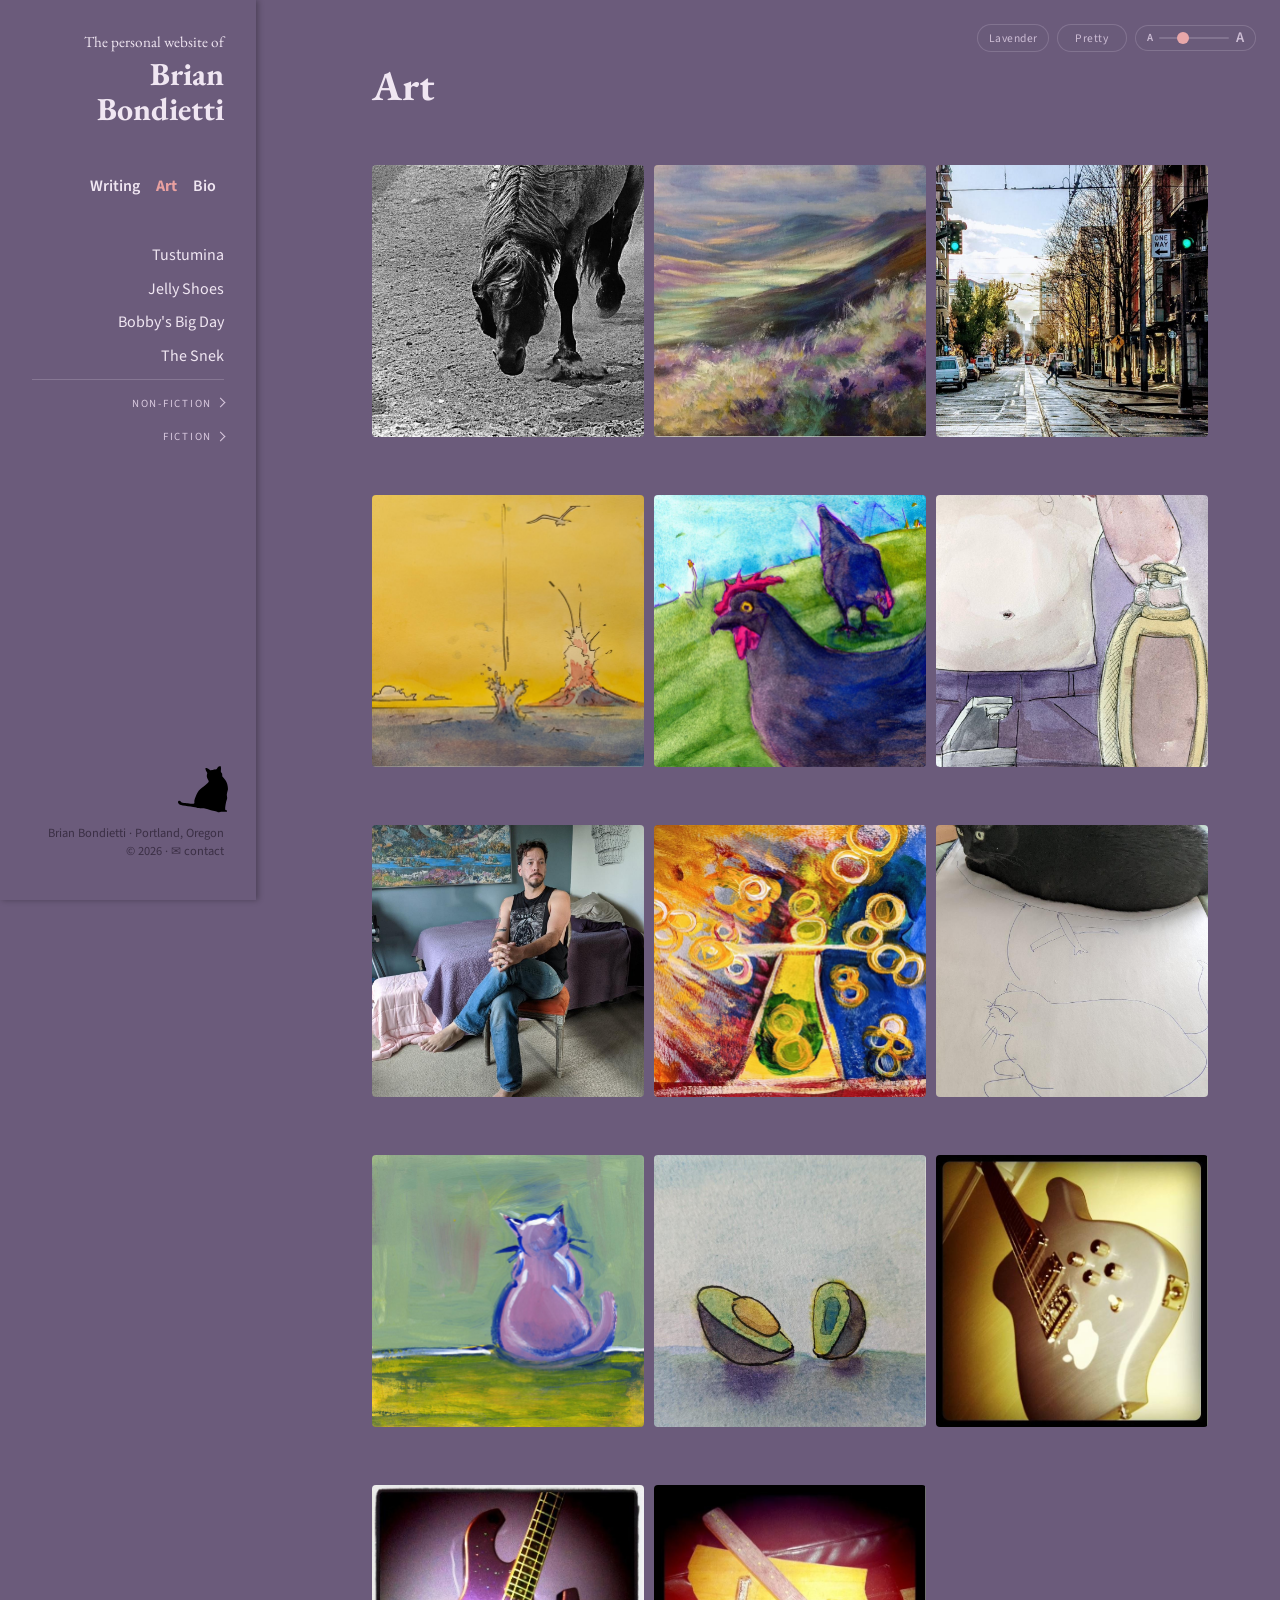
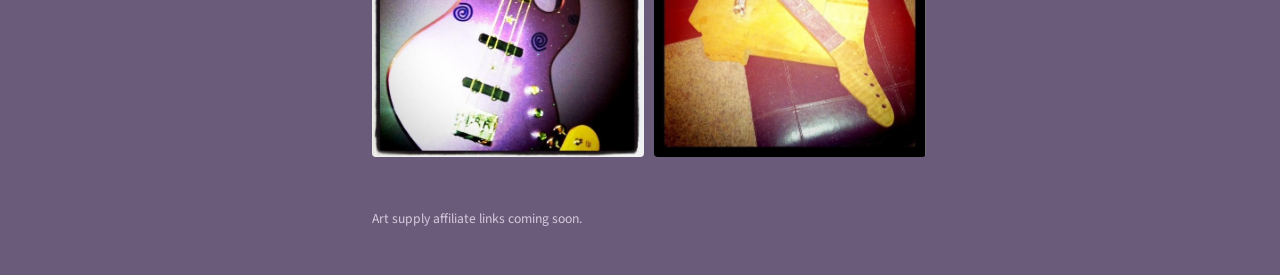
==== art.html @ dcc8291c "Initial commit" ====
<!DOCTYPE html>
<html lang="en">
<head>
  <meta charset="UTF-8">
  <meta name="viewport" content="width=device-width, initial-scale=1.0">
  <title>Art | Brian Bondietti</title>
  <script>
(function(){
  try {
    var t = localStorage.getItem("bb-theme");
    var f = localStorage.getItem("bb-reader-font");
    var s = parseFloat(localStorage.getItem("bb-font-scale"));
    if (t && t !== "lavender") {
      document.documentElement.classList.add(t);
    }
    if (f && f !== "garamond") {
      document.documentElement.setAttribute("data-reader-font", f);
    }
    if (!isNaN(s) && s > 0) {
      document.documentElement.style.setProperty("--body-font-scale", s);
    }
  } catch (e) {}
})();
</script>
<link href="https://fonts.googleapis.com/css2?family=EB+Garamond:ital,wght@0,400;0,500;0,700;1,400;1,500&family=Merriweather:ital,wght@0,400;0,700;1,400&family=Source+Sans+3:ital,wght@0,400;0,500;0,600;0,700;1,400&display=swap" rel="stylesheet">
  <link rel="stylesheet" href="css/styles.css">
  <script src="js/theme.js"></script>
</head>
<body>
  <button class="meg-handle" aria-label="Open menu"><svg class="" viewBox="0 0 1487 1378" xmlns="http://www.w3.org/2000/svg" aria-label="Open menu"><path d="M816.083,73.014c-0,-0 10.094,-34.37 92.946,17.618c45.872,28.784 35.504,30.783 51.328,34.507c15.824,3.723 56.003,-10.371 90.457,-15.868c33.374,-5.324 87.069,-8.101 95.24,-11.593c14.039,-6 27.059,-44.326 38.626,-57.242c17.147,-19.147 52.745,-38.473 69.81,-40.025c16.449,-1.495 23.27,43.748 23.27,43.748c0,-0 4.654,33.509 1.862,53.986c-2.793,20.478 -12.101,71.672 0.93,84.703c13.032,13.031 24.852,24.263 30.717,40.025c7.446,20.012 2.692,75.519 9.673,91.963c4.371,10.297 39.649,40.436 79.145,96.763c40.951,58.403 55.872,99.353 63.226,124.096c14.672,49.37 27.13,138.111 20.614,174.413c-6.515,36.301 -19.017,50.942 -32.107,140.125c-2.087,14.22 13.183,79.858 11.012,111.219c-1.857,26.808 -13.804,48.093 -24.043,76.948c-10.239,28.855 -53.682,256.425 -26.063,268.071c35.162,14.826 34.258,7.59 41.678,14.706c7.601,7.292 2.07,19.733 3.932,29.041c1.861,9.308 -61.278,8.843 -90.288,10.239c-27.899,1.343 -60.502,-4.344 -83.772,-1.861c-19.326,2.061 -22.34,7.832 -55.848,16.754c-33.509,8.922 -76.326,-15.279 -112.627,-27.379c-36.302,-12.101 -112.627,-32.579 -134.036,-33.509c-21.408,-0.931 -115.419,-35.371 -157.305,-43.748c-41.886,-8.377 -187.017,3.195 -281.102,-33.509c-51.052,-19.915 -444.923,-54.917 -483.086,-81.91c-38.163,-26.994 -57.709,-50.264 -59.571,-69.81c-1.862,-19.547 3.875,-49.204 26.993,-53.056c20.733,-3.454 40.887,2.937 61.365,28.999c20.477,26.063 11.708,20.258 48.078,29.484c1.416,0.359 59.426,10.647 123.797,15.723c19.684,1.553 117.648,14.546 152.088,17.339c34.44,2.792 46.306,6.515 62.13,-8.378c15.823,-14.892 13.289,-14.288 10.496,-51.52c-2.792,-37.232 16.43,-92.001 38.163,-147.066c33.137,-83.959 57.445,-159.726 161.269,-245.732c40.958,-33.929 192.139,-140.05 222.784,-192.676c18.854,-32.377 -9.694,-58.531 -38.915,-123.081c-26.528,-58.602 -2.04,-112.411 -0.178,-121.719c1.861,-9.308 -0.049,-21.677 -0.049,-21.677c-0,0 -0.382,-13.725 -8.388,-25.544c-8.006,-11.819 -38.303,-73.033 -41.557,-92.264c-1.602,-9.465 -2.694,-21.303 -2.694,-21.303"/></svg></button>

  <div class="drawer-backdrop" aria-hidden="true"></div>

  <div class="top-controls">
      <button class="pill-btn theme-btn" aria-label="Change theme">Theme</button>
      <button class="pill-btn font-btn" aria-label="Change reader font">Font</button>
      <div class="font-size-control" aria-label="Adjust font size">
        <span class="label sm" aria-hidden="true">A</span>
        <input type="range" min="0.85" max="1.35" step="0.05" value="1.0" aria-label="Font size">
        <span class="label lg" aria-hidden="true">A</span>
      </div>
  </div>

  <div class="page-header-narrow">
    <span class="brand">Brian Bondietti &middot; Writer, Artist, Musician</span>
    <div class="controls">
      <button class="pill-btn theme-btn" aria-label="Change theme">Theme</button>
      <button class="pill-btn font-btn" aria-label="Change reader font">Font</button>
      <div class="font-size-control" aria-label="Adjust font size">
        <span class="label sm" aria-hidden="true">A</span>
        <input type="range" min="0.85" max="1.35" step="0.05" value="1.0" aria-label="Font size">
        <span class="label lg" aria-hidden="true">A</span>
      </div>
    </div>
  </div>

  <button class="back-to-top" aria-label="Back to top">
    <svg viewBox="0 0 24 24" aria-hidden="true"><polyline points="6 14 12 8 18 14"/></svg>
  </button>

  <div class="lightbox" role="dialog" aria-label="Image viewer">
    <img src="" alt="">
    <div class="lightbox-caption"></div>
    <svg class="lightbox-watermark" viewBox="0 0 1487 1378" xmlns="http://www.w3.org/2000/svg" aria-label="Meg watermark"><path d="M816.083,73.014c-0,-0 10.094,-34.37 92.946,17.618c45.872,28.784 35.504,30.783 51.328,34.507c15.824,3.723 56.003,-10.371 90.457,-15.868c33.374,-5.324 87.069,-8.101 95.24,-11.593c14.039,-6 27.059,-44.326 38.626,-57.242c17.147,-19.147 52.745,-38.473 69.81,-40.025c16.449,-1.495 23.27,43.748 23.27,43.748c0,-0 4.654,33.509 1.862,53.986c-2.793,20.478 -12.101,71.672 0.93,84.703c13.032,13.031 24.852,24.263 30.717,40.025c7.446,20.012 2.692,75.519 9.673,91.963c4.371,10.297 39.649,40.436 79.145,96.763c40.951,58.403 55.872,99.353 63.226,124.096c14.672,49.37 27.13,138.111 20.614,174.413c-6.515,36.301 -19.017,50.942 -32.107,140.125c-2.087,14.22 13.183,79.858 11.012,111.219c-1.857,26.808 -13.804,48.093 -24.043,76.948c-10.239,28.855 -53.682,256.425 -26.063,268.071c35.162,14.826 34.258,7.59 41.678,14.706c7.601,7.292 2.07,19.733 3.932,29.041c1.861,9.308 -61.278,8.843 -90.288,10.239c-27.899,1.343 -60.502,-4.344 -83.772,-1.861c-19.326,2.061 -22.34,7.832 -55.848,16.754c-33.509,8.922 -76.326,-15.279 -112.627,-27.379c-36.302,-12.101 -112.627,-32.579 -134.036,-33.509c-21.408,-0.931 -115.419,-35.371 -157.305,-43.748c-41.886,-8.377 -187.017,3.195 -281.102,-33.509c-51.052,-19.915 -444.923,-54.917 -483.086,-81.91c-38.163,-26.994 -57.709,-50.264 -59.571,-69.81c-1.862,-19.547 3.875,-49.204 26.993,-53.056c20.733,-3.454 40.887,2.937 61.365,28.999c20.477,26.063 11.708,20.258 48.078,29.484c1.416,0.359 59.426,10.647 123.797,15.723c19.684,1.553 117.648,14.546 152.088,17.339c34.44,2.792 46.306,6.515 62.13,-8.378c15.823,-14.892 13.289,-14.288 10.496,-51.52c-2.792,-37.232 16.43,-92.001 38.163,-147.066c33.137,-83.959 57.445,-159.726 161.269,-245.732c40.958,-33.929 192.139,-140.05 222.784,-192.676c18.854,-32.377 -9.694,-58.531 -38.915,-123.081c-26.528,-58.602 -2.04,-112.411 -0.178,-121.719c1.861,-9.308 -0.049,-21.677 -0.049,-21.677c-0,0 -0.382,-13.725 -8.388,-25.544c-8.006,-11.819 -38.303,-73.033 -41.557,-92.264c-1.602,-9.465 -2.694,-21.303 -2.694,-21.303"/></svg>
  </div>

<div class="page-layout">
  <aside class="left-column">
    <p class="tagline">The personal website of</p>
    <h1>Brian Bondietti</h1>
    <nav class="nav">
      <a href="index.html" data-page="writing">Writing</a>
      <a href="art.html" data-page="art" class="active">Art</a>
      <a href="bio.html" data-page="bio">Bio</a>
    </nav>
    <div class="sidebar"></div>
    <div class="sidebar-spacer"></div>
    <svg class="meg-cat" viewBox="0 0 1487 1378" xmlns="http://www.w3.org/2000/svg" aria-label="Meg the cat"><path d="M816.083,73.014c-0,-0 10.094,-34.37 92.946,17.618c45.872,28.784 35.504,30.783 51.328,34.507c15.824,3.723 56.003,-10.371 90.457,-15.868c33.374,-5.324 87.069,-8.101 95.24,-11.593c14.039,-6 27.059,-44.326 38.626,-57.242c17.147,-19.147 52.745,-38.473 69.81,-40.025c16.449,-1.495 23.27,43.748 23.27,43.748c0,-0 4.654,33.509 1.862,53.986c-2.793,20.478 -12.101,71.672 0.93,84.703c13.032,13.031 24.852,24.263 30.717,40.025c7.446,20.012 2.692,75.519 9.673,91.963c4.371,10.297 39.649,40.436 79.145,96.763c40.951,58.403 55.872,99.353 63.226,124.096c14.672,49.37 27.13,138.111 20.614,174.413c-6.515,36.301 -19.017,50.942 -32.107,140.125c-2.087,14.22 13.183,79.858 11.012,111.219c-1.857,26.808 -13.804,48.093 -24.043,76.948c-10.239,28.855 -53.682,256.425 -26.063,268.071c35.162,14.826 34.258,7.59 41.678,14.706c7.601,7.292 2.07,19.733 3.932,29.041c1.861,9.308 -61.278,8.843 -90.288,10.239c-27.899,1.343 -60.502,-4.344 -83.772,-1.861c-19.326,2.061 -22.34,7.832 -55.848,16.754c-33.509,8.922 -76.326,-15.279 -112.627,-27.379c-36.302,-12.101 -112.627,-32.579 -134.036,-33.509c-21.408,-0.931 -115.419,-35.371 -157.305,-43.748c-41.886,-8.377 -187.017,3.195 -281.102,-33.509c-51.052,-19.915 -444.923,-54.917 -483.086,-81.91c-38.163,-26.994 -57.709,-50.264 -59.571,-69.81c-1.862,-19.547 3.875,-49.204 26.993,-53.056c20.733,-3.454 40.887,2.937 61.365,28.999c20.477,26.063 11.708,20.258 48.078,29.484c1.416,0.359 59.426,10.647 123.797,15.723c19.684,1.553 117.648,14.546 152.088,17.339c34.44,2.792 46.306,6.515 62.13,-8.378c15.823,-14.892 13.289,-14.288 10.496,-51.52c-2.792,-37.232 16.43,-92.001 38.163,-147.066c33.137,-83.959 57.445,-159.726 161.269,-245.732c40.958,-33.929 192.139,-140.05 222.784,-192.676c18.854,-32.377 -9.694,-58.531 -38.915,-123.081c-26.528,-58.602 -2.04,-112.411 -0.178,-121.719c1.861,-9.308 -0.049,-21.677 -0.049,-21.677c-0,0 -0.382,-13.725 -8.388,-25.544c-8.006,-11.819 -38.303,-73.033 -41.557,-92.264c-1.602,-9.465 -2.694,-21.303 -2.694,-21.303"/></svg>
    <div class="footer-sidebar">
      Brian Bondietti &middot; Portland, Oregon<br>
      &copy; 2026 &middot; <a href="mailto:brian@brianbondietti.org" aria-label="Contact Brian">&#9993;&nbsp;contact</a>
    </div>
  </aside>

  <main class="right-column">
    <div class="content">
      <h1 class="page-title">Art</h1>

      <div class="gallery-grid">
        <figure class="gallery-item">
          <img src="images/Strutting_Stud.jpg" alt="Strutting Stud">
          <figcaption class="gallery-caption">
            <span class="title">Strutting Stud</span>
            Acrylic on canvas.
          </figcaption>
        </figure>
        <figure class="gallery-item">
          <img src="images/An_Acrylilc_Painting_I_made_of_Montana_Scenery.jpg" alt="Montana Scenery">
          <figcaption class="gallery-caption">
            <span class="title">Montana Scenery</span>
            Acrylic landscape.
          </figcaption>
        </figure>
        <figure class="gallery-item">
          <img src="images/Tenth_and_Lovejoy__Portland_Pearl_District.jpg" alt="Tenth and Lovejoy">
          <figcaption class="gallery-caption">
            <span class="title">Tenth and Lovejoy</span>
            Portland&rsquo;s Pearl District.
          </figcaption>
        </figure>
        <figure class="gallery-item">
          <img src="images/Watercolor_and_Ink__Moebius_Volcano_Study.jpg" alt="Moebius Volcano Study">
          <figcaption class="gallery-caption">
            <span class="title">Moebius Volcano Study</span>
            Watercolor and ink.
          </figcaption>
        </figure>
        <figure class="gallery-item">
          <img src="images/Two_Chickens_Pecking__Watercolor_by_me.jpg" alt="Two Chickens Pecking">
          <figcaption class="gallery-caption">
            <span class="title">Two Chickens Pecking</span>
            Watercolor.
          </figcaption>
        </figure>
        <figure class="gallery-item">
          <img src="images/Self_Portrait__Watercolor.jpg" alt="Self-Portrait">
          <figcaption class="gallery-caption">
            <span class="title">Self-Portrait</span>
            Watercolor.
          </figcaption>
        </figure>
        <figure class="gallery-item">
          <img src="images/Self_Portrait__Me_in_2020.jpg" alt="Self-Portrait, 2020">
          <figcaption class="gallery-caption">
            <span class="title">Self-Portrait, 2020</span>
            
          </figcaption>
        </figure>
        <figure class="gallery-item">
          <img src="images/808_Expressive_Abstract_Symbolizing_Acceptance.jpg" alt="808">
          <figcaption class="gallery-caption">
            <span class="title">808</span>
            Expressive abstract, symbolizing acceptance.
          </figcaption>
        </figure>
        <figure class="gallery-item">
          <img src="images/Meg__Love_Of_My_Life.jpg" alt="Meg, Love of My Life">
          <figcaption class="gallery-caption">
            <span class="title">Meg, Love of My Life</span>
            
          </figcaption>
        </figure>
        <figure class="gallery-item">
          <img src="images/Meg_In_Gouache.jpg" alt="Meg in Gouache">
          <figcaption class="gallery-caption">
            <span class="title">Meg in Gouache</span>
            
          </figcaption>
        </figure>
        <figure class="gallery-item">
          <img src="images/avocado2.jpg" alt="Avocado">
          <figcaption class="gallery-caption">
            <span class="title">Avocado</span>
            
          </figcaption>
        </figure>
        <figure class="gallery-item">
          <img src="images/A_guitar_I_built.jpg" alt="A Guitar I Built">
          <figcaption class="gallery-caption">
            <span class="title">A Guitar I Built</span>
            Electric, six-string.
          </figcaption>
        </figure>
        <figure class="gallery-item">
          <img src="images/A_Bass_Guitar_I_built.jpg" alt="A Bass I Built">
          <figcaption class="gallery-caption">
            <span class="title">A Bass I Built</span>
            
          </figcaption>
        </figure>
        <figure class="gallery-item">
          <img src="images/A_Montana_Shaped_Guitar_I_Never_Finished.jpg" alt="A Montana-Shaped Guitar">
          <figcaption class="gallery-caption">
            <span class="title">A Montana-Shaped Guitar</span>
            Never finished.
          </figcaption>
        </figure>
      </div>

      <p style="font-family: var(--font-ui); font-size: 0.85em; color: var(--ink-soft); margin-top: 2em; line-height: 1.55;">Art supply affiliate links coming soon.</p>
    </div>
  </main>
</div>
<script src="js/sidebar.js"></script>
</body>
</html>
---- css/styles.css ----
/* =========================================================
   brianbondietti.org
   Cycling buttons for theme + font. Back-to-top. Auto-hiding mobile header.
   ========================================================= */

/* ---------- LAVENDER (default) ---------- */
:root {
  --bg:           #6b5b7b;
  --bg-lift:      #7b6b8b;
  --ink:          #f0e6f2;
  --ink-soft:     #d8c8de;
  --footer-ink:   #3b2f45;
  --accent:       #f7b0af;
  --hover:        #e8a0a0;
  --rule:         rgba(240, 230, 242, 0.2);
  --meg-fill:     #000;

  --font-display: 'EB Garamond', Georgia, serif;
  --font-reader:  'EB Garamond', Georgia, serif;
  --font-ui:      'Source Sans 3', -apple-system, BlinkMacSystemFont, 'Segoe UI', sans-serif;

  --body-font-scale: 1.0;
}

body.navy,
html.navy {
  --bg:          #1e2a4a; --bg-lift: #2a3660;
  --ink:         #e8e2d0; --ink-soft: #b8b098;
  --footer-ink:  #7a7558;
  --accent:      #f7b0af; --hover: #f0c060;
  --rule:        rgba(232, 226, 208, 0.2);
  --meg-fill:    #e8e2d0;
}
body.parchment,
html.parchment {
  --bg:          #f5f0e8; --bg-lift: #faf7f0;
  --ink:         #2c2416; --ink-soft: #8a7d6b;
  --footer-ink:  #8a7d6b;
  --accent:      #8b6914; --hover: #6b4a7b;
  --rule:        rgba(44, 36, 22, 0.15);
  --meg-fill:    #2c2416;
}
body.ink,
html.ink {
  --bg:          #1a1a1f; --bg-lift: #222228;
  --ink:         #d4d0c8; --ink-soft: #6b6860;
  --footer-ink:  #6b6860;
  --accent:      #c4a35a; --hover: #e8c070;
  --rule:        rgba(212, 208, 200, 0.15);
  --meg-fill:    #c4a35a;
}
body.fog,
html.fog {
  --bg:          #e8eaed; --bg-lift: #f2f3f5;
  --ink:         #2d3142; --ink-soft: #8e92a4;
  --footer-ink:  #8e92a4;
  --accent:      #4a5899; --hover: #7a4a99;
  --rule:        rgba(45, 49, 66, 0.15);
  --meg-fill:    #2d3142;
}
body.forest,
html.forest {
  --bg:          #1e2a1e; --bg-lift: #243024;
  --ink:         #c8d4c0; --ink-soft: #6b7a63;
  --footer-ink:  #6b7a63;
  --accent:      #7db37a; --hover: #a0c890;
  --rule:        rgba(200, 212, 192, 0.15);
  --meg-fill:    #c8d4c0;
}

/* Reader font choices */
html[data-reader-font="garamond"]     { --font-reader: 'EB Garamond', Georgia, serif; }
html[data-reader-font="sourcesans"]   { --font-reader: 'Source Sans 3', -apple-system, sans-serif; }
html[data-reader-font="merriweather"] { --font-reader: 'Merriweather', Georgia, serif; }

/* ---------- Base ---------- */
body {
  font-family: var(--font-reader);
  margin: 0;
  padding: 0;
  background: var(--bg);
  color: var(--ink);
  transition: background 0.25s ease, color 0.25s ease;
  animation: fadeIn 0.5s ease-out;
}
@keyframes fadeIn { from { opacity: 0; } to { opacity: 1; } }
body.drawer-open,
body.lightbox-open { overflow: hidden; }

/* ---------- Layout ---------- */
.page-layout {
  display: flex;
  max-width: 1200px;
  margin: 0 auto;
}

.left-column {
  position: fixed;
  top: 0; left: 0;
  width: 20vw;
  min-width: 200px;
  height: 100vh;
  display: flex;
  flex-direction: column;
  justify-content: flex-start;
  align-items: flex-end;
  padding: 2em 2em 2.5em;
  background: var(--bg);
  color: var(--ink);
  box-shadow: 2px 0 6px rgba(0, 0, 0, 0.3);
  overflow-y: auto;
  box-sizing: border-box;
}

.left-column .tagline {
  font-family: var(--font-reader);
  font-style: normal;
  font-size: 0.95rem;
  color: var(--ink);
  margin: 0 0 0.3em;
  text-align: right;
}

.left-column h1 {
  font-family: var(--font-display);
  font-weight: 700;
  color: var(--ink);
  margin: 0 0 1.5em;
  font-size: 2em;
  text-align: right;
  line-height: 1.1;
}

.nav {
  display: flex;
  justify-content: flex-end;
  flex-wrap: wrap;
  margin-bottom: 3em;
}
.nav a {
  font-family: var(--font-ui);
  font-weight: 600;
  color: var(--ink);
  text-decoration: none;
  margin: 0 0.5em;
  transition: color 0.3s ease;
}
.nav a:hover  { color: var(--hover); }
.nav a.active { color: var(--hover); font-weight: bold; }

.sidebar { width: 100%; }

/* Each section of links (Featured, Non-fiction, Fiction) */
.sidebar-section { width: 100%; margin-bottom: 0.6em; }

/* Section heading (Non-fiction / Fiction) — clickable toggle */
.sidebar-section .section-toggle {
  display: flex;
  align-items: center;
  justify-content: flex-end;
  gap: 0.45em;
  width: 100%;
  background: none;
  border: none;
  padding: 0.4em 0;
  margin: 0 0 0.4em;
  cursor: pointer;
  font-family: var(--font-ui);
  font-size: 0.68rem;
  letter-spacing: 0.16em;
  text-transform: uppercase;
  color: var(--ink-soft);
  text-align: right;
  transition: color 0.2s ease;
}
.sidebar-section .section-toggle:hover { color: var(--hover); }
.sidebar-section .section-toggle .chevron {
  display: inline-block;
  width: 0.55em;
  height: 0.55em;
  border-right: 1.5px solid currentColor;
  border-bottom: 1.5px solid currentColor;
  transform: rotate(-45deg);
  transition: transform 0.2s ease;
  margin-bottom: 0.1em;
}
.sidebar-section.open .section-toggle .chevron { transform: rotate(45deg); }

/* Section link list */
.sidebar-section .section-list {
  display: none;
  width: 100%;
  margin: 0 0 0.4em;
}
.sidebar-section.open .section-list { display: block; }

/* Featured has no toggle — list always visible */
.sidebar-section.featured .section-list { display: block; }

/* Thin rule above Non-fiction / Fiction sections to separate from Featured */
.sidebar-section.featured + .sidebar-section {
  border-top: 1px solid var(--rule);
  padding-top: 0.7em;
  margin-top: 0.3em;
}

.sidebar a,
.sidebar-section .section-list a {
  display: block;
  font-family: var(--font-ui);
  font-weight: 400;
  color: var(--ink);
  text-decoration: none;
  margin-bottom: 0.75em;
  text-align: right;
  line-height: 1.35;
  transition: color 0.3s ease;
}
.sidebar a:hover,
.sidebar-section .section-list a:hover { color: var(--hover); }
.sidebar a.active,
.sidebar-section .section-list a.active {
  color: var(--hover);
  font-weight: bold;
  position: relative;
}
.sidebar a.active::before,
.sidebar-section .section-list a.active::before {
  content: "•";
  color: var(--hover);
  position: absolute;
  right: -1em;
}

/* Scroll fade on the left column — signals "more below" */
.left-column.has-overflow::after {
  content: "";
  position: absolute;
  left: 0;
  right: 0;
  bottom: 0;
  height: 3em;
  pointer-events: none;
  background: linear-gradient(to bottom, transparent, var(--bg) 85%);
  opacity: 1;
  transition: opacity 0.2s ease;
}
.left-column.has-overflow.scrolled-bottom::after { opacity: 0; }

.sidebar-spacer { flex: 1 1 auto; min-height: 2em; max-height: 20em; }

.meg-cat {
  width: 50px;
  height: auto;
  margin: 0 -4px 0 auto;
  display: block;
  flex-shrink: 0;
}
.meg-cat path { fill: var(--meg-fill); stroke: none; transition: fill 0.25s ease; }

.footer-sidebar {
  text-align: right;
  margin: 1em 0 0;
  color: var(--footer-ink);
  font-family: var(--font-ui);
  font-size: 0.78em;
  font-weight: 400;
  line-height: 1.4;
  width: 100%;
  flex-shrink: 0;
}
.footer-sidebar a {
  color: var(--footer-ink);
  text-decoration: none;
  transition: color 0.3s ease;
}
.footer-sidebar a:hover { color: var(--accent); }

/* =========================================================
   TOP CONTROLS — cycling buttons + font size slider
   ========================================================= */
.top-controls {
  position: fixed;
  top: 1.5em;
  right: 1.5em;
  z-index: 100;
  display: flex;
  gap: 0.5em;
  align-items: center;
}

/* Shared pill button look */
.pill-btn {
  background: var(--bg);
  border: 1px solid var(--rule);
  color: var(--ink-soft);
  font-family: var(--font-ui);
  font-size: 0.72rem;
  letter-spacing: 0.04em;
  padding: 0.4em 0.9em;
  cursor: pointer;
  border-radius: 999px;
  opacity: 0.9;
  transition: all 0.2s ease;
  white-space: nowrap;
  min-width: 70px;
  text-align: center;
}
.pill-btn:hover,
.pill-btn:focus {
  color: var(--accent);
  border-color: var(--accent);
  opacity: 1;
  outline: none;
}

/* Font size slider */
.font-size-control {
  display: flex;
  align-items: center;
  gap: 0.4em;
  background: var(--bg);
  border: 1px solid var(--rule);
  border-radius: 999px;
  padding: 0.3em 0.7em;
  opacity: 0.9;
  transition: all 0.2s ease;
}
.font-size-control:hover,
.font-size-control:focus-within {
  border-color: var(--accent);
  opacity: 1;
}
.font-size-control .label {
  font-family: var(--font-ui);
  color: var(--ink-soft);
  font-weight: 600;
  font-size: 0.72rem;
  line-height: 1;
  user-select: none;
}
.font-size-control .label.sm { font-size: 0.68rem; }
.font-size-control .label.lg { font-size: 0.92rem; }
.font-size-control input[type="range"] {
  -webkit-appearance: none;
  appearance: none;
  width: 70px;
  height: 2px;
  background: var(--rule);
  outline: none;
  border-radius: 2px;
  cursor: pointer;
  margin: 0;
}
.font-size-control input[type="range"]::-webkit-slider-thumb {
  -webkit-appearance: none;
  appearance: none;
  width: 12px; height: 12px;
  background: var(--accent);
  border-radius: 50%;
  cursor: pointer;
}
.font-size-control input[type="range"]::-moz-range-thumb {
  width: 12px; height: 12px;
  background: var(--accent);
  border-radius: 50%;
  cursor: pointer;
  border: none;
}

/* ---------- Right column ---------- */
.right-column {
  flex: 1;
  margin-left: 300px;
  padding: 4em 2em 2em;
  color: var(--ink);
}
.right-column h1 {
  font-family: var(--font-display);
  font-weight: 700;
  color: var(--ink);
  margin-top: 0;
}
.right-column p {
  color: var(--ink);
  font-size: calc(1.1em * var(--body-font-scale));
  line-height: 1.55;
}
.right-column img {
  max-width: 100%;
  display: block;
  background: var(--bg);
}
.right-column figure {
  background: transparent;
  margin: 1.5em 0;
}
.right-column figure img { background: var(--bg); }

.page-title {
  font-family: var(--font-display);
  font-weight: 700;
  font-size: 2.6em;
  color: var(--ink);
  margin: 0 0 0.8em;
  line-height: 1.05;
}

.essay-title {
  font-family: var(--font-display);
  font-weight: 700;
  font-size: 2.5em;
  line-height: 1.1;
  color: var(--ink);
  margin: 0 0 0.15em;
  letter-spacing: -0.005em;
}
.essay-subtitle {
  font-family: var(--font-ui);
  font-style: normal;
  font-weight: 400;
  font-size: 1.05em;
  letter-spacing: 0.01em;
  color: var(--ink-soft);
  margin: 0 0 0.8em;
  line-height: 1.3;
}

.essay-body figure { margin: 1em 0 1.2em; }
.essay-body figure img {
  max-width: 100%;
  max-height: 33vh;
  display: block;
  margin-bottom: 0.4em;
  cursor: zoom-in;
}
.essay-body figcaption {
  font-family: var(--font-ui);
  font-size: 0.8em;
  color: var(--ink-soft);
  line-height: 1.4;
}

.essay-body p {
  color: var(--ink);
  font-size: calc(1.1em * var(--body-font-scale));
  line-height: 1.55;
  margin: 0 0 1em;
}

.essay-body > p:first-of-type::first-letter,
.essay-body p.lead::first-letter {
  font-family: var(--font-display);
  font-weight: 700;
  color: var(--accent);
  -webkit-initial-letter: 3;
  initial-letter: 3;
  margin-right: 0.08em;
}

@supports not (initial-letter: 3) {
  @supports not (-webkit-initial-letter: 3) {
    .essay-body > p:first-of-type::first-letter,
    .essay-body p.lead::first-letter {
      font-size: 3.4em;
      float: left;
      line-height: 0.82;
      padding: 0.05em 0.08em 0 0;
      margin: 0 0.08em -0.1em 0;
    }
  }
}

.section-break {
  text-align: center;
  margin: 1.8em 0;
  font-family: var(--font-ui);
  color: var(--ink-soft);
  font-size: 1.3em;
  letter-spacing: 0.5em;
  user-select: none;
}

.pull-quote {
  border-left: 3px solid var(--accent);
  padding: 0.3em 0 0.3em 1.1em;
  margin: 1.5em 0;
  font-family: var(--font-ui);
  font-style: normal;
  font-weight: 600;
  font-size: 1.25em;
  line-height: 1.4;
  color: var(--ink);
}

.dialogue {
  margin: 1em 1.5em;
  font-style: normal;
  color: var(--ink);
  font-size: calc(1.1em * var(--body-font-scale));
  line-height: 1.55;
  padding-left: 0.9em;
  border-left: 2px solid var(--rule);
}

.notes-block {
  border-top: 1px solid var(--rule);
  padding: 1.2em 0 0;
  margin: 2.5em 0 0;
  font-family: var(--font-ui);
  font-size: 0.9em;
  line-height: 1.55;
  color: var(--ink-soft);
}
.notes-block h3 {
  font-family: var(--font-ui);
  font-size: 0.7em;
  letter-spacing: 0.14em;
  text-transform: uppercase;
  margin: 0 0 0.7em;
  color: var(--ink-soft);
}
.reading-list { margin: 0.5em 0 0; padding: 0; list-style: none; }
.reading-list li { padding: 0.25em 0; }

.right-column a {
  color: var(--ink);
  text-decoration: underline;
  text-decoration-thickness: 1px;
  text-underline-offset: 3px;
  transition: color 0.3s ease;
}
.right-column a:hover { color: var(--hover); }

.essay-nav {
  display: flex;
  justify-content: space-between;
  gap: 1em;
  margin-top: 2.5em;
  padding-top: 1.5em;
  border-top: 1px solid var(--rule);
  font-family: var(--font-ui);
  font-size: 0.85em;
}
.essay-nav a {
  color: var(--ink-soft);
  text-decoration: none;
  max-width: 45%;
  line-height: 1.35;
}
.essay-nav a:hover { color: var(--accent); }
.essay-nav .label {
  display: block;
  font-size: 0.7em;
  letter-spacing: 0.14em;
  text-transform: uppercase;
  color: var(--ink-soft);
  margin-bottom: 0.2em;
  opacity: 0.75;
}
.essay-nav .next { text-align: right; }

/* ---------- Art gallery ---------- */
.gallery-grid {
  display: grid;
  grid-template-columns: repeat(auto-fill, minmax(220px, 1fr));
  gap: 10px;
  margin: 1.2em 0;
}
.gallery-item {
  position: relative;
  background: var(--bg);
  overflow: hidden;
  aspect-ratio: 1 / 1;
  cursor: zoom-in;
  border-radius: 4px;
  margin: 0;
  padding: 0;
}
.gallery-item img {
  width: 100%;
  height: 100%;
  object-fit: cover;
  display: block;
  max-height: none;
  transition: transform 0.4s ease, filter 0.3s ease;
}
.gallery-item:hover img {
  transform: scale(1.04);
  filter: brightness(0.55);
}
.gallery-caption {
  position: absolute;
  inset: 0;
  display: flex;
  flex-direction: column;
  justify-content: flex-end;
  padding: 1em;
  color: #fff;
  font-family: var(--font-ui);
  font-size: 0.88em;
  line-height: 1.35;
  opacity: 0;
  transition: opacity 0.3s ease;
  pointer-events: none;
  background: linear-gradient(to top, rgba(0, 0, 0, 0.7) 0%, rgba(0, 0, 0, 0) 60%);
}
.gallery-item:hover .gallery-caption { opacity: 1; }
.gallery-caption .title {
  color: #fff;
  font-weight: 700;
  display: block;
  margin-bottom: 0.15em;
  font-size: 1em;
  font-family: var(--font-display);
}

/* ---------- Lightbox ---------- */
.lightbox {
  display: none;
  position: fixed;
  inset: 0;
  background: rgba(0, 0, 0, 0.92);
  z-index: 200;
  align-items: center;
  justify-content: center;
  cursor: zoom-out;
  padding: 2em;
  box-sizing: border-box;
}
body.lightbox-open .lightbox { display: flex; }
.lightbox img {
  max-width: 100%;
  max-height: 100%;
  object-fit: contain;
  display: block;
}
.lightbox-watermark {
  position: absolute;
  bottom: 1.2em;
  right: 1.5em;
  width: 38px;
  height: auto;
  opacity: 0.55;
  pointer-events: none;
}
.lightbox-watermark path { fill: #fff; stroke: none; }
.lightbox-caption {
  position: absolute;
  bottom: 1.2em;
  left: 1.5em;
  color: rgba(255, 255, 255, 0.75);
  font-family: var(--font-ui);
  font-size: 0.85rem;
  max-width: 60%;
  line-height: 1.35;
}

/* ---------- Meg drawer tab ---------- */
.meg-handle {
  display: none;
  position: fixed;
  bottom: 1.2em;
  left: 0;
  z-index: 60;
  padding: 0.55em 0.9em 0.55em 1.2em;
  background: var(--bg-lift);
  border: none;
  border-top-left-radius: 0;
  border-bottom-left-radius: 0;
  border-top-right-radius: 999px;
  border-bottom-right-radius: 999px;
  box-shadow: 2px 2px 8px rgba(0, 0, 0, 0.25);
  cursor: pointer;
  transition: background 0.2s ease;
  align-items: center;
}
.meg-handle:hover { background: var(--accent); }
.meg-handle svg { width: 36px; height: 36px; display: block; }
.meg-handle svg path { fill: var(--meg-fill); stroke: none; transition: fill 0.25s ease; }

/* ---------- Back-to-top button ---------- */
.back-to-top {
  position: fixed;
  bottom: 1.5em;
  right: 1.5em;
  z-index: 60;
  width: 44px;
  height: 44px;
  padding: 0;
  background: var(--bg-lift);
  border: 1px solid var(--rule);
  border-radius: 50%;
  cursor: pointer;
  box-shadow: 0 2px 6px rgba(0, 0, 0, 0.2);
  opacity: 0;
  pointer-events: none;
  transition: opacity 0.3s ease, transform 0.2s ease, background 0.2s ease;
  color: var(--ink);
  font-size: 1.2rem;
  line-height: 1;
  display: flex;
  align-items: center;
  justify-content: center;
}
.back-to-top.visible {
  opacity: 0.9;
  pointer-events: auto;
}
.back-to-top:hover {
  opacity: 1;
  background: var(--accent);
  transform: translateY(-2px);
}
.back-to-top svg {
  width: 16px;
  height: 16px;
  fill: none;
  stroke: var(--ink);
  stroke-width: 2;
  stroke-linecap: round;
  stroke-linejoin: round;
}

/* =========================================================
   MOBILE HEADER — auto-hide on scroll down
   ========================================================= */
.page-header-narrow {
  display: none;
  position: fixed;
  top: 0;
  left: 0;
  right: 0;
  z-index: 90;
  background: var(--bg);
  padding: 0.9em 1em 0.9em;
  box-shadow: 0 1px 0 var(--rule);
  transform: translateY(0);
  transition: transform 0.3s ease, background 0.25s ease;
}
.page-header-narrow.hidden {
  transform: translateY(-100%);
}
.page-header-narrow .brand {
  display: block;
  text-align: center;
  font-family: var(--font-ui);
  font-size: 0.78rem;
  color: var(--ink-soft);
  letter-spacing: 0.02em;
  margin-bottom: 0.7em;
}
.page-header-narrow .controls {
  display: flex;
  justify-content: center;
  gap: 0.4em;
  flex-wrap: wrap;
  align-items: center;
}
body.drawer-open .page-header-narrow { display: none; }

.drawer-backdrop {
  display: none;
  position: fixed;
  inset: 0;
  background: rgba(0, 0, 0, 0.5);
  z-index: 40;
  opacity: 0;
  transition: opacity 0.25s ease;
}
body.drawer-open .drawer-backdrop {
  display: block;
  opacity: 1;
}

/* ---------- Responsive ---------- */
@media (max-width: 960px) {
  .page-layout { display: block; }

  .right-column {
    margin-left: 0;
    padding: 5.5em 1.5em 5em;   /* split the difference on top gap */
    max-width: 100%;
  }

  .left-column {
    transform: translateX(-100%);
    transition: transform 0.3s ease;
    width: 280px;
    min-width: 0;
    height: 100vh;
    box-shadow: 4px 0 12px rgba(0, 0, 0, 0.35);
    z-index: 50;
  }
  body.drawer-open .left-column { transform: translateX(0); }

  .meg-handle { display: flex; }
  .page-header-narrow { display: block; }

  .essay-title, .page-title { font-size: 1.9em; }
  .essay-body > p:first-of-type::first-letter,
  .essay-body p.lead::first-letter { font-size: 2.8em; }
  .gallery-grid { grid-template-columns: repeat(auto-fill, minmax(140px, 1fr)); gap: 6px; }

  /* Hide desktop floating controls — mobile header has its own */
  .top-controls { display: none; }

  /* Smaller slider on mobile */
  .page-header-narrow .font-size-control input[type="range"] { width: 50px; }
  .page-header-narrow .pill-btn { min-width: 56px; font-size: 0.68rem; padding: 0.35em 0.7em; }
  .page-header-narrow .font-size-control { padding: 0.25em 0.55em; }

  /* Back to top: horizontal align with Meg tab on mobile */
  .back-to-top {
    bottom: 1.2em;
    right: 1em;
  }
}

@media (max-width: 420px) {
  .page-header-narrow .controls { gap: 0.3em; }
  .page-header-narrow .font-size-control input[type="range"] { width: 40px; }
  .page-header-narrow .pill-btn { font-size: 0.65rem; padding: 0.3em 0.6em; min-width: 48px; }
}
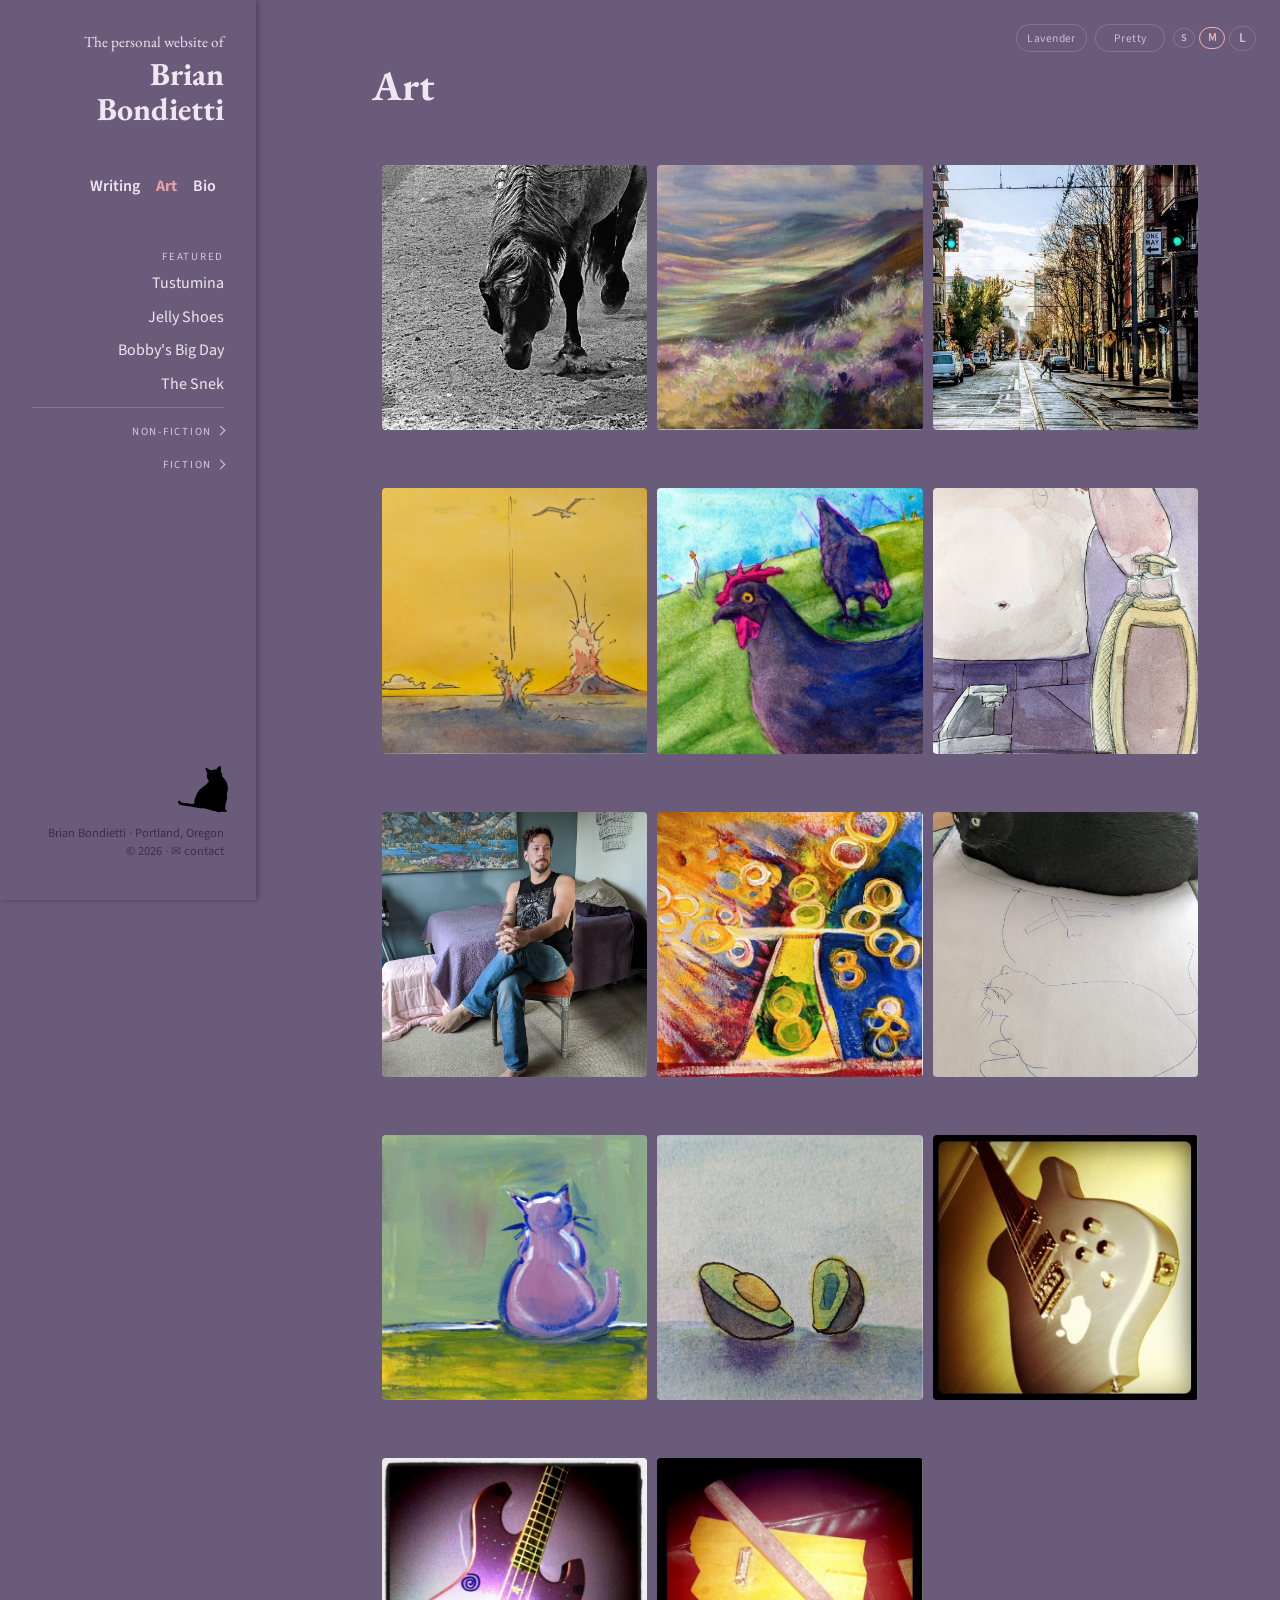
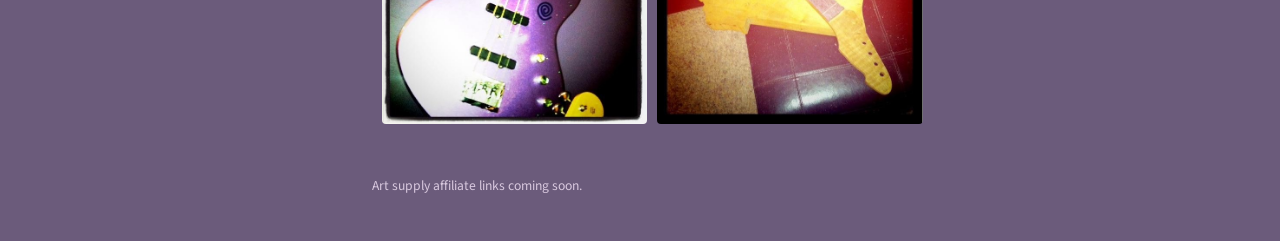
==== commit 731d8d01: "minor tweaks changed various margins and gaps. added date under essay header. adjusted sidebar to no" ====
--- a/art.html
+++ b/art.html
@@ -35,9 +35,9 @@
       <button class="pill-btn theme-btn" aria-label="Change theme">Theme</button>
       <button class="pill-btn font-btn" aria-label="Change reader font">Font</button>
       <div class="font-size-control" aria-label="Adjust font size">
-        <span class="label sm" aria-hidden="true">A</span>
-        <input type="range" min="0.85" max="1.35" step="0.05" value="1.0" aria-label="Font size">
-        <span class="label lg" aria-hidden="true">A</span>
+        <button class="font-size-btn sm" data-size="sm" aria-label="Small text">S</button>
+        <button class="font-size-btn md active" data-size="md" aria-label="Medium text">M</button>
+        <button class="font-size-btn lg" data-size="lg" aria-label="Large text">L</button>
       </div>
   </div>
 
@@ -47,9 +47,9 @@
       <button class="pill-btn theme-btn" aria-label="Change theme">Theme</button>
       <button class="pill-btn font-btn" aria-label="Change reader font">Font</button>
       <div class="font-size-control" aria-label="Adjust font size">
-        <span class="label sm" aria-hidden="true">A</span>
-        <input type="range" min="0.85" max="1.35" step="0.05" value="1.0" aria-label="Font size">
-        <span class="label lg" aria-hidden="true">A</span>
+        <button class="font-size-btn sm" data-size="sm" aria-label="Small text">S</button>
+        <button class="font-size-btn md active" data-size="md" aria-label="Medium text">M</button>
+        <button class="font-size-btn lg" data-size="lg" aria-label="Large text">L</button>
       </div>
     </div>
   </div>
--- a/css/styles.css
+++ b/css/styles.css
@@ -174,6 +174,10 @@
   transition: color 0.2s ease;
 }
 .sidebar-section .section-toggle:hover { color: var(--hover); }
+.sidebar-section .section-toggle.section-label {
+  cursor: default;
+  pointer-events: none;
+}
 .sidebar-section .section-toggle .chevron {
   display: inline-block;
   width: 0.55em;
@@ -314,58 +318,39 @@
   outline: none;
 }
 
-/* Font size slider */
+/* Font size S/M/L buttons */
 .font-size-control {
   display: flex;
   align-items: center;
-  gap: 0.4em;
+  gap: 0.25em;
+}
+.font-size-btn {
   background: var(--bg);
   border: 1px solid var(--rule);
+  color: var(--ink-soft);
+  font-family: var(--font-ui);
+  font-weight: 600;
+  cursor: pointer;
   border-radius: 999px;
-  padding: 0.3em 0.7em;
   opacity: 0.9;
   transition: all 0.2s ease;
-}
-.font-size-control:hover,
-.font-size-control:focus-within {
+  line-height: 1;
+  padding: 0.35em 0.65em;
+}
+.font-size-btn.sm { font-size: 0.65rem; }
+.font-size-btn.md { font-size: 0.75rem; }
+.font-size-btn.lg { font-size: 0.85rem; }
+.font-size-btn:hover,
+.font-size-btn:focus {
+  color: var(--accent);
   border-color: var(--accent);
   opacity: 1;
-}
-.font-size-control .label {
-  font-family: var(--font-ui);
-  color: var(--ink-soft);
-  font-weight: 600;
-  font-size: 0.72rem;
-  line-height: 1;
-  user-select: none;
-}
-.font-size-control .label.sm { font-size: 0.68rem; }
-.font-size-control .label.lg { font-size: 0.92rem; }
-.font-size-control input[type="range"] {
-  -webkit-appearance: none;
-  appearance: none;
-  width: 70px;
-  height: 2px;
-  background: var(--rule);
   outline: none;
-  border-radius: 2px;
-  cursor: pointer;
-  margin: 0;
-}
-.font-size-control input[type="range"]::-webkit-slider-thumb {
-  -webkit-appearance: none;
-  appearance: none;
-  width: 12px; height: 12px;
-  background: var(--accent);
-  border-radius: 50%;
-  cursor: pointer;
-}
-.font-size-control input[type="range"]::-moz-range-thumb {
-  width: 12px; height: 12px;
-  background: var(--accent);
-  border-radius: 50%;
-  cursor: pointer;
-  border: none;
+}
+.font-size-btn.active {
+  color: var(--accent);
+  border-color: var(--accent);
+  opacity: 1;
 }
 
 /* ---------- Right column ---------- */
@@ -422,8 +407,17 @@
   font-size: 1.05em;
   letter-spacing: 0.01em;
   color: var(--ink-soft);
-  margin: 0 0 0.8em;
+  margin: 0 0 0.3em;
   line-height: 1.3;
+}
+.essay-date {
+  font-family: var(--font-ui);
+  font-size: 0.78em;
+  font-weight: 400;
+  color: var(--ink-soft);
+  letter-spacing: 0.04em;
+  margin: 0 0 1.8em;
+  opacity: 0.75;
 }
 
 .essay-body figure { margin: 1em 0 1.2em; }
@@ -462,11 +456,11 @@
   @supports not (-webkit-initial-letter: 3) {
     .essay-body > p:first-of-type::first-letter,
     .essay-body p.lead::first-letter {
-      font-size: 3.4em;
+      font-size: 3.2em;
       float: left;
-      line-height: 0.82;
-      padding: 0.05em 0.08em 0 0;
-      margin: 0 0.08em -0.1em 0;
+      line-height: 0.78;
+      padding: 0.06em 0.1em 0 0;
+      margin: 0.04em 0.06em 0 0;
     }
   }
 }
@@ -566,6 +560,7 @@
   grid-template-columns: repeat(auto-fill, minmax(220px, 1fr));
   gap: 10px;
   margin: 1.2em 0;
+  padding: 0 10px;
 }
 .gallery-item {
   position: relative;
@@ -805,10 +800,9 @@
   /* Hide desktop floating controls — mobile header has its own */
   .top-controls { display: none; }
 
-  /* Smaller slider on mobile */
-  .page-header-narrow .font-size-control input[type="range"] { width: 50px; }
+  /* Smaller controls on mobile */
+  .page-header-narrow .font-size-btn { font-size: 0.65rem; padding: 0.3em 0.55em; }
   .page-header-narrow .pill-btn { min-width: 56px; font-size: 0.68rem; padding: 0.35em 0.7em; }
-  .page-header-narrow .font-size-control { padding: 0.25em 0.55em; }
 
   /* Back to top: horizontal align with Meg tab on mobile */
   .back-to-top {
@@ -819,6 +813,6 @@
 
 @media (max-width: 420px) {
   .page-header-narrow .controls { gap: 0.3em; }
-  .page-header-narrow .font-size-control input[type="range"] { width: 40px; }
+  .page-header-narrow .font-size-btn { font-size: 0.62rem; padding: 0.28em 0.5em; }
   .page-header-narrow .pill-btn { font-size: 0.65rem; padding: 0.3em 0.6em; min-width: 48px; }
 }
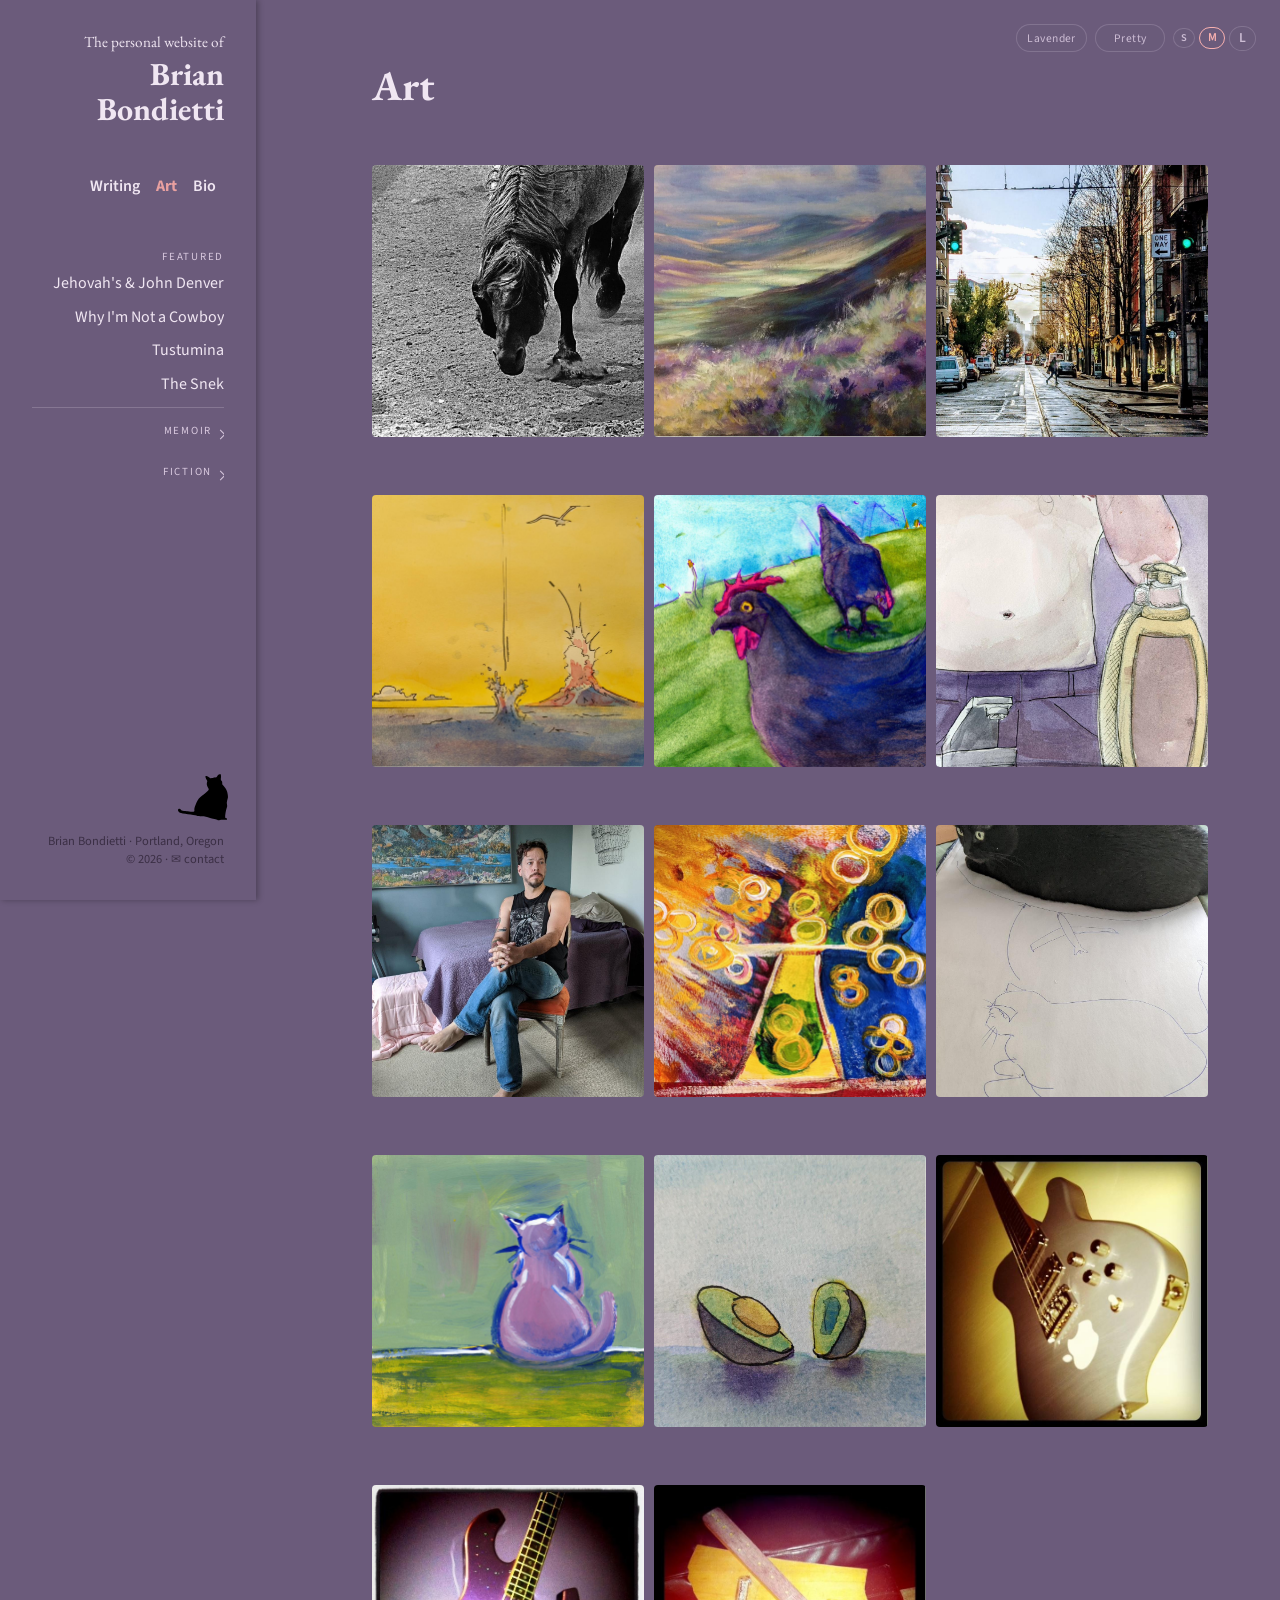
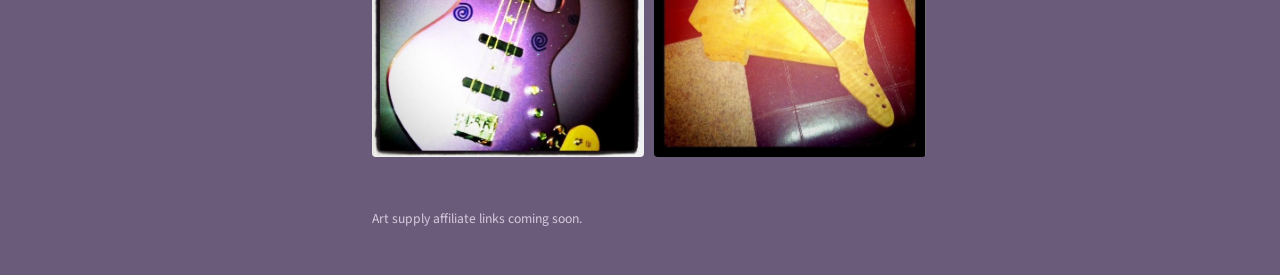
==== commit 423252f0: "visual tweaks minor changes. added wordcount, sidebar adjustments, art page margins. new pages for m" ====
--- a/art.html
+++ b/art.html
@@ -73,12 +73,15 @@
       <a href="art.html" data-page="art" class="active">Art</a>
       <a href="bio.html" data-page="bio">Bio</a>
     </nav>
-    <div class="sidebar"></div>
-    <div class="sidebar-spacer"></div>
-    <svg class="meg-cat" viewBox="0 0 1487 1378" xmlns="http://www.w3.org/2000/svg" aria-label="Meg the cat"><path d="M816.083,73.014c-0,-0 10.094,-34.37 92.946,17.618c45.872,28.784 35.504,30.783 51.328,34.507c15.824,3.723 56.003,-10.371 90.457,-15.868c33.374,-5.324 87.069,-8.101 95.24,-11.593c14.039,-6 27.059,-44.326 38.626,-57.242c17.147,-19.147 52.745,-38.473 69.81,-40.025c16.449,-1.495 23.27,43.748 23.27,43.748c0,-0 4.654,33.509 1.862,53.986c-2.793,20.478 -12.101,71.672 0.93,84.703c13.032,13.031 24.852,24.263 30.717,40.025c7.446,20.012 2.692,75.519 9.673,91.963c4.371,10.297 39.649,40.436 79.145,96.763c40.951,58.403 55.872,99.353 63.226,124.096c14.672,49.37 27.13,138.111 20.614,174.413c-6.515,36.301 -19.017,50.942 -32.107,140.125c-2.087,14.22 13.183,79.858 11.012,111.219c-1.857,26.808 -13.804,48.093 -24.043,76.948c-10.239,28.855 -53.682,256.425 -26.063,268.071c35.162,14.826 34.258,7.59 41.678,14.706c7.601,7.292 2.07,19.733 3.932,29.041c1.861,9.308 -61.278,8.843 -90.288,10.239c-27.899,1.343 -60.502,-4.344 -83.772,-1.861c-19.326,2.061 -22.34,7.832 -55.848,16.754c-33.509,8.922 -76.326,-15.279 -112.627,-27.379c-36.302,-12.101 -112.627,-32.579 -134.036,-33.509c-21.408,-0.931 -115.419,-35.371 -157.305,-43.748c-41.886,-8.377 -187.017,3.195 -281.102,-33.509c-51.052,-19.915 -444.923,-54.917 -483.086,-81.91c-38.163,-26.994 -57.709,-50.264 -59.571,-69.81c-1.862,-19.547 3.875,-49.204 26.993,-53.056c20.733,-3.454 40.887,2.937 61.365,28.999c20.477,26.063 11.708,20.258 48.078,29.484c1.416,0.359 59.426,10.647 123.797,15.723c19.684,1.553 117.648,14.546 152.088,17.339c34.44,2.792 46.306,6.515 62.13,-8.378c15.823,-14.892 13.289,-14.288 10.496,-51.52c-2.792,-37.232 16.43,-92.001 38.163,-147.066c33.137,-83.959 57.445,-159.726 161.269,-245.732c40.958,-33.929 192.139,-140.05 222.784,-192.676c18.854,-32.377 -9.694,-58.531 -38.915,-123.081c-26.528,-58.602 -2.04,-112.411 -0.178,-121.719c1.861,-9.308 -0.049,-21.677 -0.049,-21.677c-0,0 -0.382,-13.725 -8.388,-25.544c-8.006,-11.819 -38.303,-73.033 -41.557,-92.264c-1.602,-9.465 -2.694,-21.303 -2.694,-21.303"/></svg>
-    <div class="footer-sidebar">
+    <div class="sidebar-scroll">
+      <div class="sidebar"></div>
+    </div>
+    <div class="sidebar-bottom">
+      <svg class="meg-cat" viewBox="0 0 1487 1378" xmlns="http://www.w3.org/2000/svg" aria-label="Meg the cat"><path d="M816.083,73.014c-0,-0 10.094,-34.37 92.946,17.618c45.872,28.784 35.504,30.783 51.328,34.507c15.824,3.723 56.003,-10.371 90.457,-15.868c33.374,-5.324 87.069,-8.101 95.24,-11.593c14.039,-6 27.059,-44.326 38.626,-57.242c17.147,-19.147 52.745,-38.473 69.81,-40.025c16.449,-1.495 23.27,43.748 23.27,43.748c0,-0 4.654,33.509 1.862,53.986c-2.793,20.478 -12.101,71.672 0.93,84.703c13.032,13.031 24.852,24.263 30.717,40.025c7.446,20.012 2.692,75.519 9.673,91.963c4.371,10.297 39.649,40.436 79.145,96.763c40.951,58.403 55.872,99.353 63.226,124.096c14.672,49.37 27.13,138.111 20.614,174.413c-6.515,36.301 -19.017,50.942 -32.107,140.125c-2.087,14.22 13.183,79.858 11.012,111.219c-1.857,26.808 -13.804,48.093 -24.043,76.948c-10.239,28.855 -53.682,256.425 -26.063,268.071c35.162,14.826 34.258,7.59 41.678,14.706c7.601,7.292 2.07,19.733 3.932,29.041c1.861,9.308 -61.278,8.843 -90.288,10.239c-27.899,1.343 -60.502,-4.344 -83.772,-1.861c-19.326,2.061 -22.34,7.832 -55.848,16.754c-33.509,8.922 -76.326,-15.279 -112.627,-27.379c-36.302,-12.101 -112.627,-32.579 -134.036,-33.509c-21.408,-0.931 -115.419,-35.371 -157.305,-43.748c-41.886,-8.377 -187.017,3.195 -281.102,-33.509c-51.052,-19.915 -444.923,-54.917 -483.086,-81.91c-38.163,-26.994 -57.709,-50.264 -59.571,-69.81c-1.862,-19.547 3.875,-49.204 26.993,-53.056c20.733,-3.454 40.887,2.937 61.365,28.999c20.477,26.063 11.708,20.258 48.078,29.484c1.416,0.359 59.426,10.647 123.797,15.723c19.684,1.553 117.648,14.546 152.088,17.339c34.44,2.792 46.306,6.515 62.13,-8.378c15.823,-14.892 13.289,-14.288 10.496,-51.52c-2.792,-37.232 16.43,-92.001 38.163,-147.066c33.137,-83.959 57.445,-159.726 161.269,-245.732c40.958,-33.929 192.139,-140.05 222.784,-192.676c18.854,-32.377 -9.694,-58.531 -38.915,-123.081c-26.528,-58.602 -2.04,-112.411 -0.178,-121.719c1.861,-9.308 -0.049,-21.677 -0.049,-21.677c-0,0 -0.382,-13.725 -8.388,-25.544c-8.006,-11.819 -38.303,-73.033 -41.557,-92.264c-1.602,-9.465 -2.694,-21.303 -2.694,-21.303"/></svg>
+      <div class="footer-sidebar">
       Brian Bondietti &middot; Portland, Oregon<br>
       &copy; 2026 &middot; <a href="mailto:brian@brianbondietti.org" aria-label="Contact Brian">&#9993;&nbsp;contact</a>
+    </div>
     </div>
   </aside>
 
--- a/css/styles.css
+++ b/css/styles.css
@@ -102,14 +102,36 @@
   height: 100vh;
   display: flex;
   flex-direction: column;
-  justify-content: flex-start;
   align-items: flex-end;
-  padding: 2em 2em 2.5em;
+  padding: 2em 2em 0;
   background: var(--bg);
   color: var(--ink);
   box-shadow: 2px 0 6px rgba(0, 0, 0, 0.3);
+  box-sizing: border-box;
+  overflow: hidden;
+}
+
+/* Scrollable middle section — essay list lives here */
+.sidebar-scroll {
+  flex: 1 1 0;
+  min-height: 0;
   overflow-y: auto;
-  box-sizing: border-box;
+  overflow-x: hidden;
+  width: 100%;
+  scrollbar-width: thin;
+  scrollbar-color: var(--rule) transparent;
+}
+.sidebar-scroll::-webkit-scrollbar { width: 3px; }
+.sidebar-scroll::-webkit-scrollbar-thumb { background: var(--rule); border-radius: 2px; }
+
+/* Pinned bottom — Meg + footer */
+.sidebar-bottom {
+  flex-shrink: 0;
+  width: 100%;
+  display: flex;
+  flex-direction: column;
+  align-items: flex-end;
+  padding: 1em 0 2em;
 }
 
 .left-column .tagline {
@@ -178,6 +200,21 @@
   cursor: default;
   pointer-events: none;
 }
+/* Memoir/Fiction — label is a link, chevron toggles list */
+.sidebar-section .section-link-toggle {
+  cursor: pointer;
+}
+.sidebar-section .section-link-toggle .section-page-link {
+  color: inherit;
+  text-decoration: none;
+  font-family: inherit;
+  font-size: inherit;
+  letter-spacing: inherit;
+  text-transform: inherit;
+  font-weight: inherit;
+  transition: color 0.2s ease;
+}
+.sidebar-section .section-link-toggle .section-page-link:hover { color: var(--hover); }
 .sidebar-section .section-toggle .chevron {
   display: inline-block;
   width: 0.55em;
@@ -236,8 +273,8 @@
   right: -1em;
 }
 
-/* Scroll fade on the left column — signals "more below" */
-.left-column.has-overflow::after {
+/* Scroll fade on sidebar-scroll — signals "more below" */
+.sidebar-scroll.has-overflow::after {
   content: "";
   position: absolute;
   left: 0;
@@ -249,9 +286,10 @@
   opacity: 1;
   transition: opacity 0.2s ease;
 }
-.left-column.has-overflow.scrolled-bottom::after { opacity: 0; }
-
-.sidebar-spacer { flex: 1 1 auto; min-height: 2em; max-height: 20em; }
+.sidebar-scroll { position: relative; }
+.sidebar-scroll.has-overflow.scrolled-bottom::after { opacity: 0; }
+
+/* sidebar-spacer removed — sidebar-bottom handles pinning now */
 
 .meg-cat {
   width: 50px;
@@ -399,6 +437,7 @@
   color: var(--ink);
   margin: 0 0 0.15em;
   letter-spacing: -0.005em;
+  font-variant: small-caps;
 }
 .essay-subtitle {
   font-family: var(--font-ui);
@@ -412,12 +451,26 @@
 }
 .essay-date {
   font-family: var(--font-ui);
-  font-size: 0.78em;
+  font-size: 0.68em;
+  font-weight: 600;
+  color: var(--ink-soft);
+  letter-spacing: 0.16em;
+  text-transform: uppercase;
+  margin: 0;
+  opacity: 0.75;
+  display: flex;
+  gap: 1.2em;
+  align-items: center;
+}
+.essay-wc {
   font-weight: 400;
-  color: var(--ink-soft);
-  letter-spacing: 0.04em;
-  margin: 0 0 1.8em;
-  opacity: 0.75;
+  letter-spacing: 0.08em;
+}
+.essay-header-rule {
+  border: none;
+  border-top: 1px solid var(--rule);
+  width: 50%;
+  margin: 1.4em 0 1.8em;
 }
 
 .essay-body figure { margin: 1em 0 1.2em; }
@@ -559,7 +612,7 @@
   display: grid;
   grid-template-columns: repeat(auto-fill, minmax(220px, 1fr));
   gap: 10px;
-  margin: 1.2em 0;
+  margin: 1.2em -10px;
   padding: 0 10px;
 }
 .gallery-item {
@@ -816,3 +869,57 @@
   .page-header-narrow .font-size-btn { font-size: 0.62rem; padding: 0.28em 0.5em; }
   .page-header-narrow .pill-btn { font-size: 0.65rem; padding: 0.3em 0.6em; min-width: 48px; }
 }
+
+/* ---------- Memoir / Fiction landing pages — essay list grid ---------- */
+.essay-list-grid {
+  display: grid;
+  grid-template-columns: 1fr 1fr;
+  gap: 2em 3em;
+  margin: 0;
+}
+.essay-list-item {
+  border-top: 1px solid var(--rule);
+  padding-top: 0.9em;
+}
+.essay-list-title {
+  font-family: var(--font-display);
+  font-size: 1.15em;
+  font-weight: 700;
+  font-variant: small-caps;
+  line-height: 1.2;
+  margin-bottom: 0.3em;
+}
+.essay-list-title a {
+  color: var(--ink);
+  text-decoration: none;
+  transition: color 0.2s ease;
+}
+.essay-list-title a:hover { color: var(--hover); }
+.essay-list-meta {
+  font-family: var(--font-ui);
+  font-size: 0.68em;
+  font-weight: 600;
+  letter-spacing: 0.14em;
+  text-transform: uppercase;
+  color: var(--ink-soft);
+  opacity: 0.75;
+  margin-bottom: 0.5em;
+}
+.essay-list-blurb {
+  font-family: var(--font-ui);
+  font-size: 0.88em;
+  color: var(--ink-soft);
+  line-height: 1.45;
+  margin: 0;
+}
+.page-blurb {
+  font-family: var(--font-reader);
+  font-size: calc(1.05em * var(--body-font-scale));
+  color: var(--ink-soft);
+  line-height: 1.6;
+  margin: 0 0 0;
+  font-style: italic;
+}
+@media (max-width: 700px) {
+  .essay-list-grid { grid-template-columns: 1fr; gap: 1.5em; }
+}
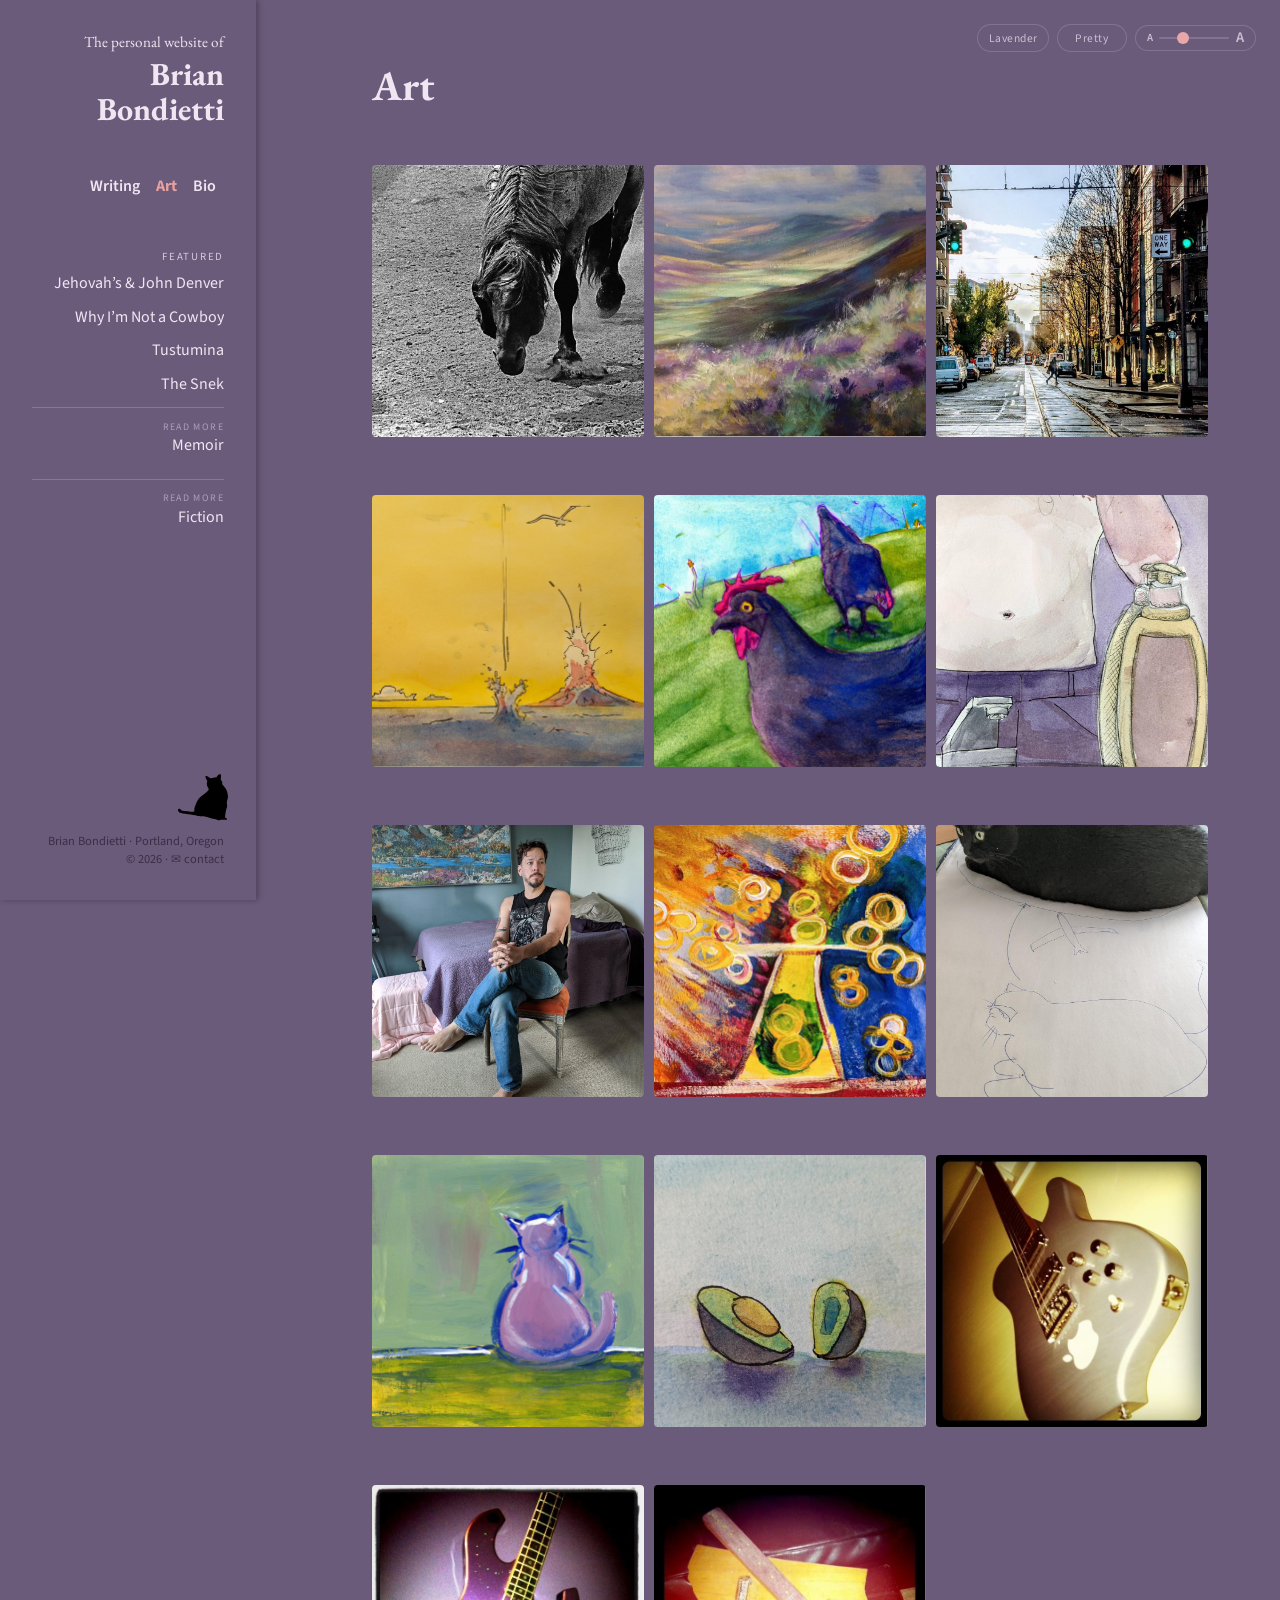
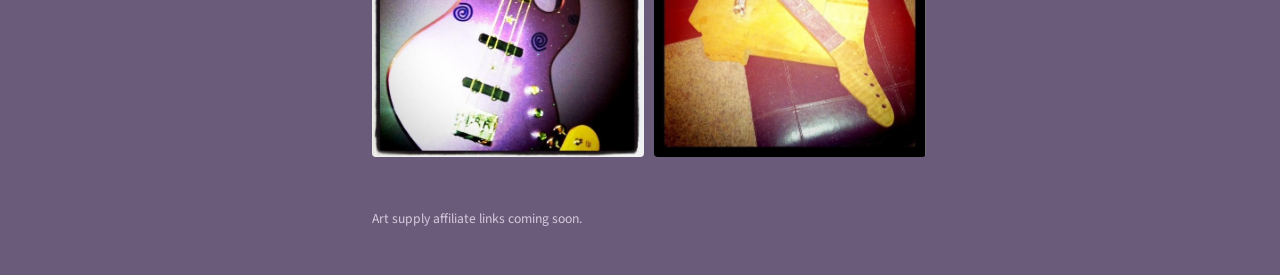
==== commit fa22971f: "featured list on home page added featured essays info to home page, changed type size on date/wc. re" ====
--- a/art.html
+++ b/art.html
@@ -35,9 +35,9 @@
       <button class="pill-btn theme-btn" aria-label="Change theme">Theme</button>
       <button class="pill-btn font-btn" aria-label="Change reader font">Font</button>
       <div class="font-size-control" aria-label="Adjust font size">
-        <button class="font-size-btn sm" data-size="sm" aria-label="Small text">S</button>
-        <button class="font-size-btn md active" data-size="md" aria-label="Medium text">M</button>
-        <button class="font-size-btn lg" data-size="lg" aria-label="Large text">L</button>
+        <span class="label sm" aria-hidden="true">A</span>
+        <input type="range" min="0.85" max="1.35" step="0.05" value="1.0" aria-label="Font size">
+        <span class="label lg" aria-hidden="true">A</span>
       </div>
   </div>
 
@@ -47,9 +47,9 @@
       <button class="pill-btn theme-btn" aria-label="Change theme">Theme</button>
       <button class="pill-btn font-btn" aria-label="Change reader font">Font</button>
       <div class="font-size-control" aria-label="Adjust font size">
-        <button class="font-size-btn sm" data-size="sm" aria-label="Small text">S</button>
-        <button class="font-size-btn md active" data-size="md" aria-label="Medium text">M</button>
-        <button class="font-size-btn lg" data-size="lg" aria-label="Large text">L</button>
+        <span class="label sm" aria-hidden="true">A</span>
+        <input type="range" min="0.85" max="1.35" step="0.05" value="1.0" aria-label="Font size">
+        <span class="label lg" aria-hidden="true">A</span>
       </div>
     </div>
   </div>
--- a/css/styles.css
+++ b/css/styles.css
@@ -172,81 +172,66 @@
 
 .sidebar { width: 100%; }
 
-/* Each section of links (Featured, Non-fiction, Fiction) */
+/* Each section of links */
 .sidebar-section { width: 100%; margin-bottom: 0.6em; }
 
-/* Section heading (Non-fiction / Fiction) — clickable toggle */
-.sidebar-section .section-toggle {
-  display: flex;
-  align-items: center;
-  justify-content: flex-end;
-  gap: 0.45em;
+/* Section label — Featured heading */
+.sidebar-section .section-label,
+.section-label {
+  display: block;
   width: 100%;
-  background: none;
-  border: none;
-  padding: 0.4em 0;
-  margin: 0 0 0.4em;
-  cursor: pointer;
   font-family: var(--font-ui);
   font-size: 0.68rem;
   letter-spacing: 0.16em;
   text-transform: uppercase;
   color: var(--ink-soft);
   text-align: right;
-  transition: color 0.2s ease;
-}
-.sidebar-section .section-toggle:hover { color: var(--hover); }
-.sidebar-section .section-toggle.section-label {
+  padding: 0.4em 0;
+  margin: 0 0 0.4em;
   cursor: default;
-  pointer-events: none;
-}
-/* Memoir/Fiction — label is a link, chevron toggles list */
-.sidebar-section .section-link-toggle {
-  cursor: pointer;
-}
-.sidebar-section .section-link-toggle .section-page-link {
-  color: inherit;
-  text-decoration: none;
-  font-family: inherit;
-  font-size: inherit;
-  letter-spacing: inherit;
-  text-transform: inherit;
-  font-weight: inherit;
-  transition: color 0.2s ease;
-}
-.sidebar-section .section-link-toggle .section-page-link:hover { color: var(--hover); }
-.sidebar-section .section-toggle .chevron {
-  display: inline-block;
-  width: 0.55em;
-  height: 0.55em;
-  border-right: 1.5px solid currentColor;
-  border-bottom: 1.5px solid currentColor;
-  transform: rotate(-45deg);
-  transition: transform 0.2s ease;
-  margin-bottom: 0.1em;
-}
-.sidebar-section.open .section-toggle .chevron { transform: rotate(45deg); }
-
-/* Section link list */
-.sidebar-section .section-list {
-  display: none;
-  width: 100%;
-  margin: 0 0 0.4em;
-}
-.sidebar-section.open .section-list { display: block; }
-
-/* Featured has no toggle — list always visible */
-.sidebar-section.featured .section-list { display: block; }
-
-/* Thin rule above Non-fiction / Fiction sections to separate from Featured */
-.sidebar-section.featured + .sidebar-section {
+  user-select: none;
+}
+
+/* Thin rule above Memoir/Fiction blocks */
+.sidebar-section.section-readmore {
   border-top: 1px solid var(--rule);
   padding-top: 0.7em;
   margin-top: 0.3em;
-}
+  display: flex;
+  flex-direction: column;
+  align-items: flex-end;
+}
+
+/* "read more" micro-label above the link */
+.readmore-label {
+  font-family: var(--font-ui);
+  font-size: 0.62rem;
+  letter-spacing: 0.14em;
+  text-transform: uppercase;
+  color: var(--ink-soft);
+  opacity: 0.6;
+  margin-bottom: 0.2em;
+  user-select: none;
+}
+
+/* Memoir / Fiction link — same size as featured essay links */
+.readmore-link {
+  display: block;
+  font-family: var(--font-ui);
+  font-weight: 400;
+  font-size: 1em;
+  color: var(--ink);
+  text-decoration: none;
+  text-align: right;
+  margin-bottom: 0.75em;
+  line-height: 1.35;
+  transition: color 0.3s ease;
+}
+.readmore-link:hover { color: var(--hover); }
+.readmore-link.active { color: var(--hover); }
 
 .sidebar a,
-.sidebar-section .section-list a {
+.sidebar-section a {
   display: block;
   font-family: var(--font-ui);
   font-weight: 400;
@@ -258,16 +243,15 @@
   transition: color 0.3s ease;
 }
 .sidebar a:hover,
-.sidebar-section .section-list a:hover { color: var(--hover); }
+.sidebar-section a:hover { color: var(--hover); }
 .sidebar a.active,
-.sidebar-section .section-list a.active {
+.sidebar-section a.active {
   color: var(--hover);
-  font-weight: bold;
   position: relative;
 }
 .sidebar a.active::before,
-.sidebar-section .section-list a.active::before {
-  content: "•";
+.sidebar-section a.active::before {
+  content: "\2022";
   color: var(--hover);
   position: absolute;
   right: -1em;
@@ -356,39 +340,58 @@
   outline: none;
 }
 
-/* Font size S/M/L buttons */
+/* Font size slider */
 .font-size-control {
   display: flex;
   align-items: center;
-  gap: 0.25em;
-}
-.font-size-btn {
+  gap: 0.4em;
   background: var(--bg);
   border: 1px solid var(--rule);
-  color: var(--ink-soft);
-  font-family: var(--font-ui);
-  font-weight: 600;
-  cursor: pointer;
   border-radius: 999px;
+  padding: 0.3em 0.7em;
   opacity: 0.9;
   transition: all 0.2s ease;
-  line-height: 1;
-  padding: 0.35em 0.65em;
-}
-.font-size-btn.sm { font-size: 0.65rem; }
-.font-size-btn.md { font-size: 0.75rem; }
-.font-size-btn.lg { font-size: 0.85rem; }
-.font-size-btn:hover,
-.font-size-btn:focus {
-  color: var(--accent);
+}
+.font-size-control:hover,
+.font-size-control:focus-within {
   border-color: var(--accent);
   opacity: 1;
+}
+.font-size-control .label {
+  font-family: var(--font-ui);
+  color: var(--ink-soft);
+  font-weight: 600;
+  font-size: 0.72rem;
+  line-height: 1;
+  user-select: none;
+}
+.font-size-control .label.sm { font-size: 0.68rem; }
+.font-size-control .label.lg { font-size: 0.92rem; }
+.font-size-control input[type="range"] {
+  -webkit-appearance: none;
+  appearance: none;
+  width: 70px;
+  height: 2px;
+  background: var(--rule);
   outline: none;
-}
-.font-size-btn.active {
-  color: var(--accent);
-  border-color: var(--accent);
-  opacity: 1;
+  border-radius: 2px;
+  cursor: pointer;
+  margin: 0;
+}
+.font-size-control input[type="range"]::-webkit-slider-thumb {
+  -webkit-appearance: none;
+  appearance: none;
+  width: 12px; height: 12px;
+  background: var(--accent);
+  border-radius: 50%;
+  cursor: pointer;
+}
+.font-size-control input[type="range"]::-moz-range-thumb {
+  width: 12px; height: 12px;
+  background: var(--accent);
+  border-radius: 50%;
+  cursor: pointer;
+  border: none;
 }
 
 /* ---------- Right column ---------- */
@@ -437,7 +440,6 @@
   color: var(--ink);
   margin: 0 0 0.15em;
   letter-spacing: -0.005em;
-  font-variant: small-caps;
 }
 .essay-subtitle {
   font-family: var(--font-ui);
@@ -451,20 +453,29 @@
 }
 .essay-date {
   font-family: var(--font-ui);
+  font-size: 0.72em;
+  font-weight: 400;
+  color: var(--ink-soft);
+  letter-spacing: 0.12em;
+  text-transform: uppercase;
+  margin: 0;
+  opacity: 0.8;
+  display: flex;
+  gap: 1.2em;
+  align-items: center;
+}
+.essay-wc {
+  letter-spacing: 0.08em;
+}
+.essay-list-genre {
+  font-family: var(--font-ui);
   font-size: 0.68em;
   font-weight: 600;
-  color: var(--ink-soft);
   letter-spacing: 0.16em;
   text-transform: uppercase;
-  margin: 0;
-  opacity: 0.75;
-  display: flex;
-  gap: 1.2em;
-  align-items: center;
-}
-.essay-wc {
-  font-weight: 400;
-  letter-spacing: 0.08em;
+  color: var(--accent);
+  margin-bottom: 0.25em;
+  opacity: 0.9;
 }
 .essay-header-rule {
   border: none;
@@ -853,9 +864,10 @@
   /* Hide desktop floating controls — mobile header has its own */
   .top-controls { display: none; }
 
-  /* Smaller controls on mobile */
-  .page-header-narrow .font-size-btn { font-size: 0.65rem; padding: 0.3em 0.55em; }
+  /* Smaller slider on mobile */
+  .page-header-narrow .font-size-control input[type="range"] { width: 50px; }
   .page-header-narrow .pill-btn { min-width: 56px; font-size: 0.68rem; padding: 0.35em 0.7em; }
+  .page-header-narrow .font-size-control { padding: 0.25em 0.55em; }
 
   /* Back to top: horizontal align with Meg tab on mobile */
   .back-to-top {
@@ -866,7 +878,7 @@
 
 @media (max-width: 420px) {
   .page-header-narrow .controls { gap: 0.3em; }
-  .page-header-narrow .font-size-btn { font-size: 0.62rem; padding: 0.28em 0.5em; }
+  .page-header-narrow .font-size-control input[type="range"] { width: 40px; }
   .page-header-narrow .pill-btn { font-size: 0.65rem; padding: 0.3em 0.6em; min-width: 48px; }
 }
 
@@ -885,7 +897,6 @@
   font-family: var(--font-display);
   font-size: 1.15em;
   font-weight: 700;
-  font-variant: small-caps;
   line-height: 1.2;
   margin-bottom: 0.3em;
 }
